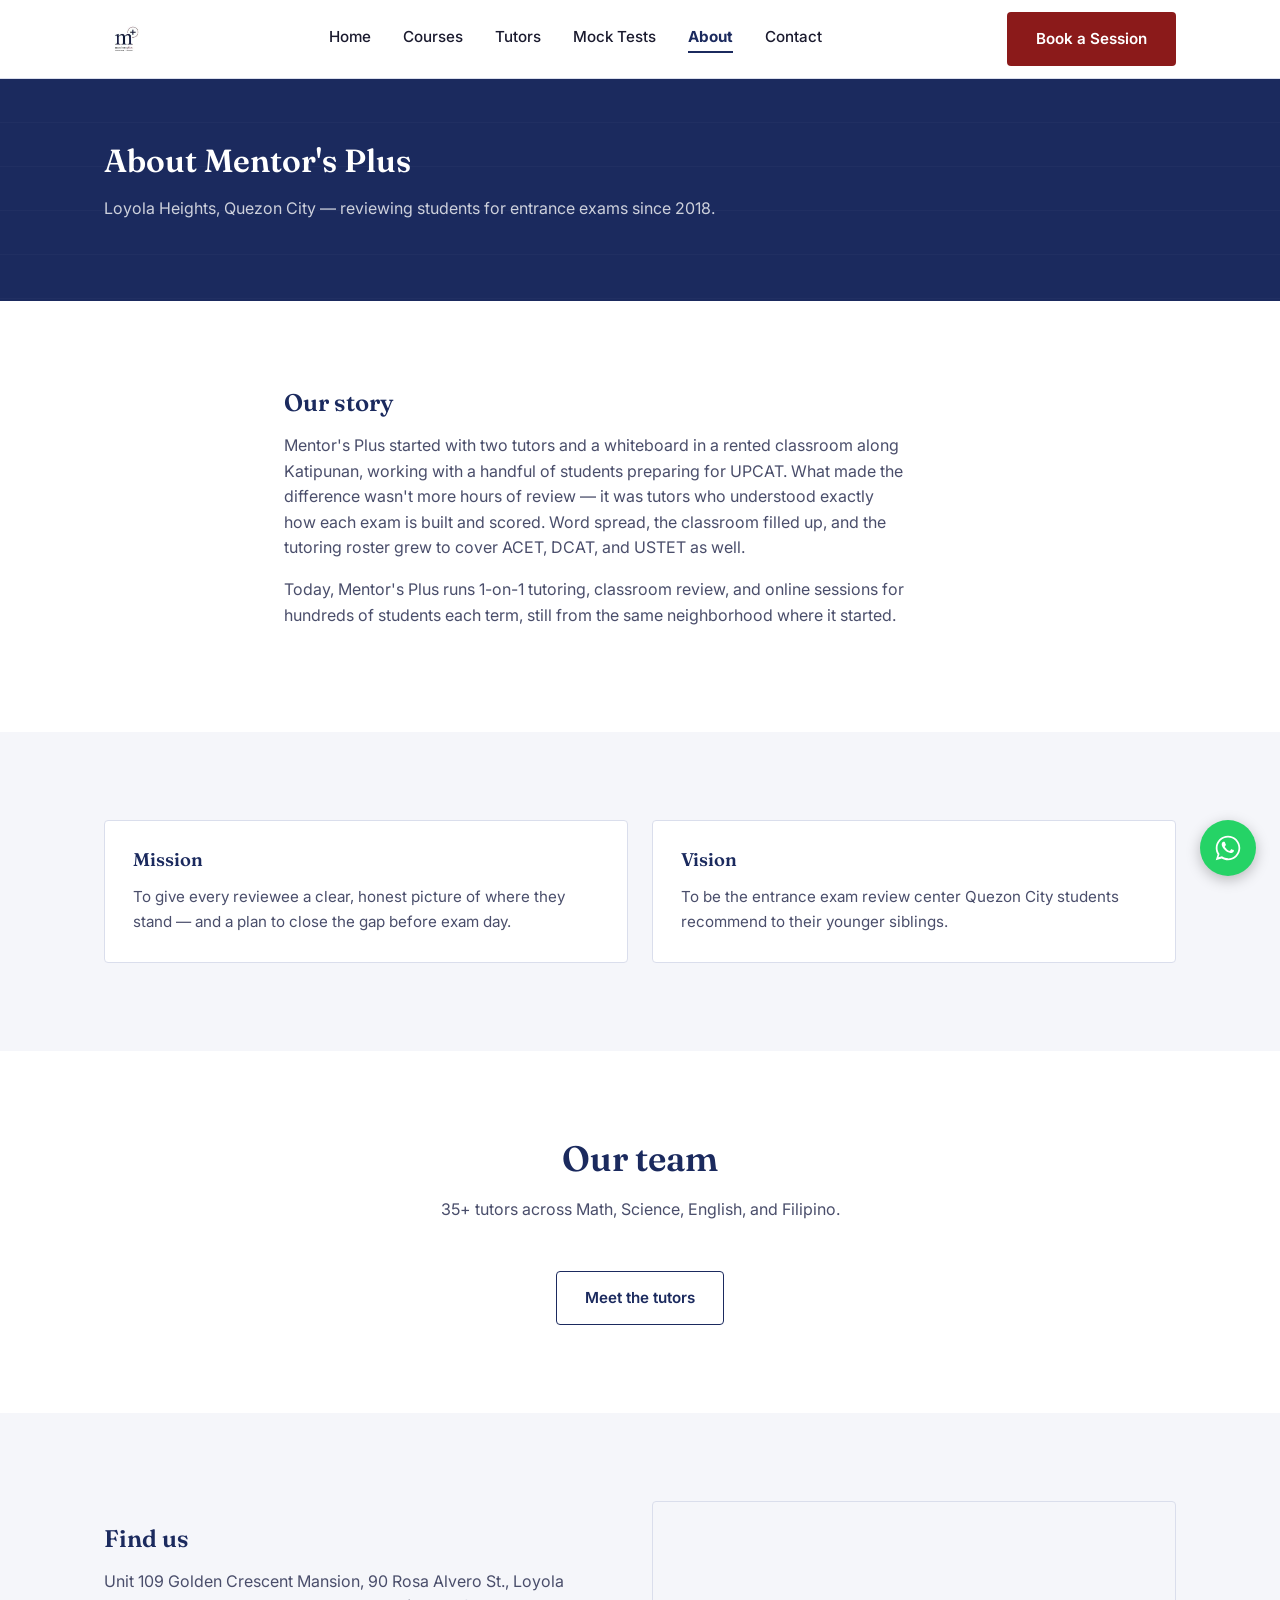
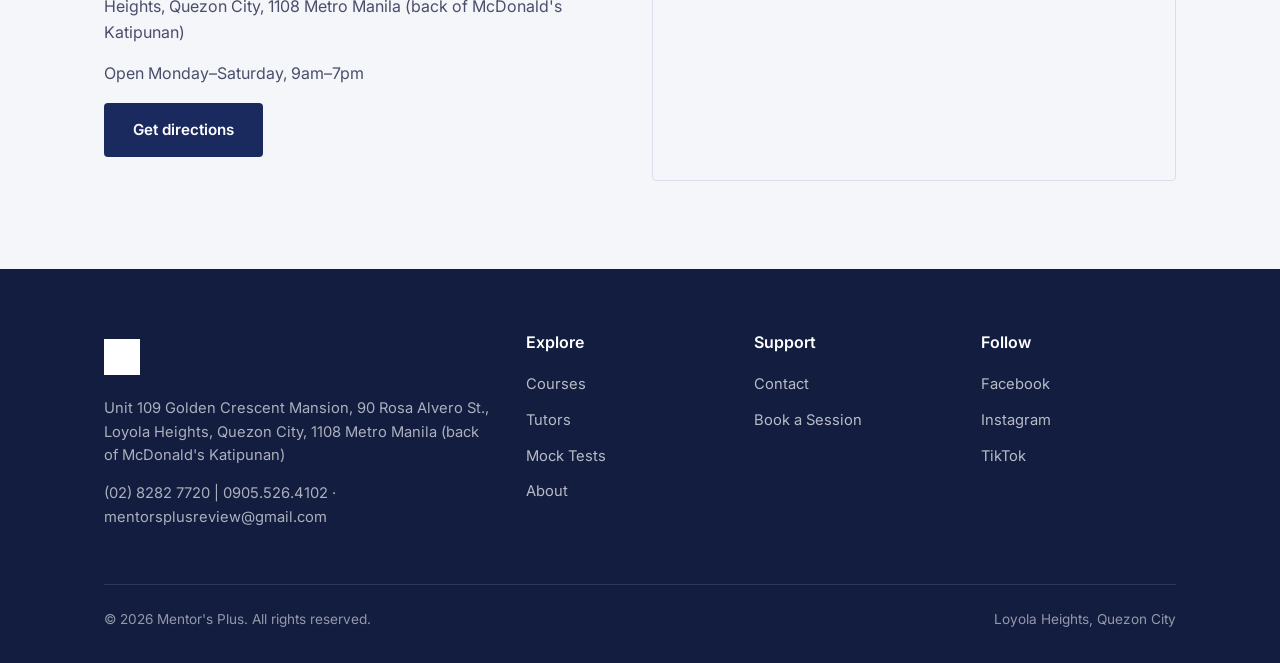
==== about.html @ 798d54b6 "Add files via upload" ====
<!DOCTYPE html>
<html lang="en">
<head>
<meta charset="UTF-8">
<meta name="viewport" content="width=device-width, initial-scale=1">
<title>About — Mentor's Plus</title>
<link href="https://fonts.googleapis.com/css2?family=Fraunces:wght@500;600;700&family=Inter:wght@400;500;600;700&display=swap" rel="stylesheet">
<link rel="stylesheet" href="assets/style.css">
<link rel="stylesheet" href="assets/preloader.css">
</head>
<body>
<div id="preloader"><div class="mark"></div></div>

<nav class="navbar">
  <div class="container">
    <a href="index.html" class="brand"><img src="assets/logo.png" alt="Mentor's Plus"></a>
    <div class="nav-links">
      <a href="index.html">Home</a>
      <a href="courses.html">Courses</a>
      <a href="tutors.html">Tutors</a>
      <a href="mock-tests.html">Mock Tests</a>
      <a href="about.html" class="active">About</a>
      <a href="contact.html">Contact</a>
    </div>
    <div class="nav-cta">
      <a href="book.html" class="btn btn-maroon">Book a Session</a>
      <button class="nav-toggle" aria-label="Menu"><span></span><span></span><span></span></button>
    </div>
  </div>
</nav>

<header class="page-hero">
  <div class="container">
    <h1>About Mentor's Plus</h1>
    <p>Loyola Heights, Quezon City — reviewing students for entrance exams since 2018.</p>
  </div>
</header>

<section>
  <div class="container" style="max-width:760px;">
    <h2>Our story</h2>
    <p>Mentor's Plus started with two tutors and a whiteboard in a rented classroom along Katipunan, working with a handful of students preparing for UPCAT. What made the difference wasn't more hours of review — it was tutors who understood exactly how each exam is built and scored. Word spread, the classroom filled up, and the tutoring roster grew to cover ACET, DCAT, and USTET as well.</p>
    <p>Today, Mentor's Plus runs 1-on-1 tutoring, classroom review, and online sessions for hundreds of students each term, still from the same neighborhood where it started.</p>
  </div>
</section>

<section class="bg-light">
  <div class="container">
    <div class="grid grid-2">
      <div class="card">
        <h3>Mission</h3>
        <p>To give every reviewee a clear, honest picture of where they stand — and a plan to close the gap before exam day.</p>
      </div>
      <div class="card">
        <h3>Vision</h3>
        <p>To be the entrance exam review center Quezon City students recommend to their younger siblings.</p>
      </div>
    </div>
  </div>
</section>

<section>
  <div class="container">
    <div class="section-head center" style="margin-left:auto; margin-right:auto;">
      <h2>Our team</h2>
      <p style="margin:0 auto">35+ tutors across Math, Science, English, and Filipino.</p>
    </div>
    <div style="text-align:center;">
      <a href="tutors.html" class="btn btn-outline">Meet the tutors</a>
    </div>
  </div>
</section>

<section class="bg-light">
  <div class="container">
    <div class="grid grid-2" style="align-items:center;">
      <div>
        <h2>Find us</h2>
        <p>Unit 109 Golden Crescent Mansion, 90 Rosa Alvero St., Loyola Heights, Quezon City, 1108 Metro Manila (back of McDonald's Katipunan)</p>
        <p>Open Monday–Saturday, 9am–7pm</p>
        <a href="contact.html" class="btn btn-navy">Get directions</a>
      </div>
      <div style="border:1px solid var(--line); border-radius:var(--radius); overflow:hidden; height:280px;">
        <iframe title="Mentor's Plus location" width="100%" height="100%" style="border:0" loading="lazy"
          src="https://www.google.com/maps?q=Golden+Crescent+Mansion,+90+Rosa+Alvero+St.,+Loyola+Heights,+Quezon+City&output=embed"></iframe>
      </div>
    </div>
  </div>
</section>

<footer>
  <div class="container">
    <div class="footer-grid">
      <div>
        <a href="index.html" class="brand"><img src="assets/logo.png" alt="Mentor's Plus"></a>
        <p style="color:rgba(255,255,255,0.65); margin-top:16px; font-size:0.92rem;">Unit 109 Golden Crescent Mansion, 90 Rosa Alvero St., Loyola Heights, Quezon City, 1108 Metro Manila (back of McDonald's Katipunan)</p>
        <p style="color:rgba(255,255,255,0.65); font-size:0.92rem;">(02) 8282 7720 &#124; 0905.526.4102 · mentorsplusreview@gmail.com</p>
      </div>
      <div>
        <h4>Explore</h4>
        <a href="courses.html">Courses</a>
        <a href="tutors.html">Tutors</a>
        <a href="mock-tests.html">Mock Tests</a>
        <a href="about.html">About</a>
      </div>
      <div>
        <h4>Support</h4>
        <a href="contact.html">Contact</a>
        <a href="book.html">Book a Session</a>
      </div>
      <div>
        <h4>Follow</h4>
        <a href="#">Facebook</a>
        <a href="#">Instagram</a>
        <a href="#">TikTok</a>
      </div>
    </div>
    <div class="bottom">
      <span>© 2026 Mentor's Plus. All rights reserved.</span>
      <span>Loyola Heights, Quezon City</span>
    </div>
  </div>
</footer>

<a class="whatsapp-fab" href="https://wa.me/639055264102" target="_blank" aria-label="Chat on WhatsApp">
  <svg viewBox="0 0 32 32" fill="white"><path d="M16 2C8.3 2 2 8.3 2 16c0 2.7.7 5.2 2.1 7.4L2 30l6.8-2.1C10.9 29.2 13.4 30 16 30c7.7 0 14-6.3 14-14S23.7 2 16 2zm0 25.6c-2.3 0-4.5-.6-6.4-1.8l-.5-.3-4 1.2 1.2-3.9-.3-.5C4.6 20.4 4 18.2 4 16c0-6.6 5.4-12 12-12s12 5.4 12 12-5.4 12-12 12zm6.6-8.9c-.4-.2-2.1-1-2.4-1.2-.3-.1-.5-.2-.8.2-.2.3-.9 1.2-1.1 1.4-.2.2-.4.3-.8.1-.4-.2-1.6-.6-3-1.9-1.1-1-1.9-2.2-2.1-2.6-.2-.4 0-.6.2-.8.2-.2.4-.4.5-.6.2-.2.2-.4.4-.6.1-.2.1-.4 0-.6-.1-.2-.8-2-1.1-2.7-.3-.7-.6-.6-.8-.6h-.7c-.2 0-.6.1-.9.4-.3.3-1.2 1.2-1.2 2.9s1.2 3.4 1.4 3.6c.2.2 2.4 3.7 5.9 5.1.8.3 1.4.5 1.9.7.8.3 1.5.2 2.1.1.6-.1 2.1-.9 2.4-1.7.3-.8.3-1.5.2-1.7-.1-.1-.3-.2-.7-.4z"/></svg>
</a>

<script src="assets/script.js"></script>
<script src="assets/reveal.js"></script>
</body>
</html>
---- assets/style.css ----
/* ============================================================
   MENTOR'S PLUS — shared design system
   Navy / maroon academic palette. Fraunces for display, Inter for body.
   ============================================================ */

:root{
  --navy: #1B2A5E;
  --navy-deep: #121D40;
  --maroon: #8B1A1A;
  --maroon-deep: #6E1414;
  --white: #FFFFFF;
  --bg: #F5F6FA;
  --text: #1A1A2E;
  --text-soft: #4A4E6B;
  --line: #DADEEC;

  --serif: 'Fraunces', Georgia, 'Times New Roman', serif;
  --sans: 'Inter', -apple-system, BlinkMacSystemFont, 'Segoe UI', sans-serif;

  --max: 1120px;
  --radius: 4px;
}

*{ box-sizing: border-box; }
html{ scroll-behavior: smooth; }
body{
  margin:0;
  font-family: var(--sans);
  color: var(--text);
  background: var(--white);
  line-height: 1.6;
  -webkit-font-smoothing: antialiased;
}
img{ max-width:100%; display:block; }
a{ color:inherit; text-decoration:none; }
h1,h2,h3,h4{
  font-family: var(--serif);
  color: var(--navy);
  line-height: 1.15;
  margin: 0 0 0.5em;
  font-weight: 600;
}
p{ color: var(--text-soft); max-width: 62ch; }
.container{ max-width: var(--max); margin: 0 auto; padding: 0 24px; }
section{ padding: 88px 0; }
@media (max-width: 720px){ section{ padding: 56px 0; } }

.eyebrow-line{
  display:flex; align-items:center; gap:12px;
  color: var(--maroon); font-weight:600; font-size: 0.85rem;
  margin-bottom: 14px;
}
.eyebrow-line::before{
  content:""; width: 28px; height: 2px; background: var(--maroon);
}

/* ---------- buttons ---------- */
.btn{
  display:inline-flex; align-items:center; justify-content:center;
  padding: 14px 28px; border-radius: var(--radius);
  font-weight: 600; font-size: 0.95rem; cursor:pointer;
  border: 1.5px solid transparent;
  transition: background .18s ease, color .18s ease, border-color .18s ease, transform .18s ease, box-shadow .18s ease;
}
.btn:hover{ transform: translateY(-2px); }
.btn:active{ transform: translateY(0); }
.btn-maroon{ background: var(--maroon); color: var(--white); }
.btn-maroon:hover{ background: var(--maroon-deep); box-shadow: 0 8px 20px rgba(139,26,26,0.28); }
.btn-navy{ background: var(--navy); color: var(--white); }
.btn-navy:hover{ background: var(--navy-deep); box-shadow: 0 8px 20px rgba(27,42,94,0.28); }
.btn-outline{ background: transparent; color: var(--navy); border-color: var(--navy); }
.btn-outline:hover{ background: var(--navy); color: var(--white); }
.btn-outline-white{ background: transparent; color: var(--white); border-color: rgba(255,255,255,0.55); }
.btn-outline-white:hover{ background: var(--white); color: var(--navy); }
@media (prefers-reduced-motion: reduce){ .btn:hover{ transform:none; } }

/* ---------- navbar ---------- */
.navbar{
  position: sticky; top:0; z-index: 50;
  background: var(--white); border-bottom: 1px solid var(--line);
}
.navbar .container{
  display:flex; align-items:center; justify-content:space-between;
  height: 78px;
}
.brand{ display:flex; align-items:center; gap:10px; }
.brand img{ height: 40px; width:auto; }
.nav-links{ display:flex; gap:32px; align-items:center; }
.nav-links a{
  position:relative; font-size:0.95rem; font-weight:500; color: var(--text);
  padding-bottom: 3px;
}
.nav-links a::after{
  content:""; position:absolute; left:0; right:100%; bottom:0; height:2px;
  background: var(--maroon); transition: right .22s ease;
}
.nav-links a:hover{ color: var(--maroon); }
.nav-links a:hover::after{ right:0; }
.nav-links a.active{ color: var(--navy); font-weight:700; }
.nav-links a.active::after{ right:0; background: var(--navy); }
.nav-cta{ display:flex; align-items:center; gap:20px; }
.nav-toggle{ display:none; background:none; border:none; cursor:pointer; }
.nav-toggle span{ display:block; width:24px; height:2px; background:var(--navy); margin:5px 0; }

@media (max-width: 880px){
  .nav-links{
    position:absolute; top:78px; left:0; right:0;
    background:var(--white); border-bottom:1px solid var(--line);
    flex-direction:column; align-items:flex-start; gap:0;
    padding: 8px 24px 20px; display:none;
  }
  .nav-links.open{ display:flex; }
  .nav-links a{ padding: 12px 0; width:100%; border-bottom:1px solid var(--line); }
  .nav-toggle{ display:block; }
  .nav-cta .btn{ padding: 10px 16px; font-size:0.85rem; }
}

/* ---------- hero ---------- */
.hero{
  background: var(--navy);
  color: var(--white);
  position: relative;
  overflow: hidden;
  padding: 100px 0 90px;
}
.hero::before{
  /* ruled-paper motif, nods to exam answer sheets */
  content:"";
  position:absolute; inset:0;
  background-image: repeating-linear-gradient(
    to bottom, transparent, transparent 43px, rgba(255,255,255,0.055) 44px
  );
  pointer-events:none;
}
.hero::after{
  content:"";
  position:absolute; right:-120px; top:-120px;
  width:420px; height:420px; border-radius:50%;
  border: 90px solid rgba(139,26,26,0.25);
}
.hero .container{ position:relative; z-index:1; }
.hero-inner{ max-width: 640px; }
.hero h1{ color: var(--white); font-size: clamp(2.1rem, 4.2vw, 3.2rem); }
.hero p.lead{ color: rgba(255,255,255,0.82); font-size: 1.1rem; max-width: 52ch; }
.hero-ctas{ display:flex; gap:16px; margin-top: 28px; flex-wrap:wrap; }

/* ---------- stats bar ---------- */
.stats-bar{
  background: var(--white); border-bottom: 1px solid var(--line);
  padding: 0;
}
.stats-grid{
  display:grid; grid-template-columns: repeat(4,1fr);
  max-width: var(--max); margin:0 auto;
}
.stat{
  text-align:center; padding: 40px 16px;
  border-left: 1px solid var(--line);
}
.stat:first-child{ border-left:none; }
.stat .num{ font-family: var(--serif); font-size: 2.1rem; color: var(--maroon); font-weight:600; }
.stat .label{ font-size: 0.88rem; color: var(--text-soft); margin-top:4px; }
@media (max-width: 720px){
  .stats-grid{ grid-template-columns: repeat(2,1fr); }
  .stat{ border-left:none; border-top:1px solid var(--line); }
  .stat:nth-child(1), .stat:nth-child(2){ border-top:none; }
}

/* ---------- section heads ---------- */
.section-head{ max-width: 640px; margin-bottom: 48px; }
.section-head.center{ margin-left:auto; margin-right:auto; text-align:center; }
.section-head h2{ font-size: clamp(1.6rem, 3vw, 2.2rem); }

.bg-light{ background: var(--bg); }
.bg-navy{ background: var(--navy); color: var(--white); }
.bg-navy h2, .bg-navy h3{ color: var(--white); }
.bg-navy p{ color: rgba(255,255,255,0.78); }

/* ---------- cards: hairline, not soft-shadow ---------- */
.grid{ display:grid; gap: 24px; }
.grid-3{ grid-template-columns: repeat(3, 1fr); }
.grid-4{ grid-template-columns: repeat(4, 1fr); }
.grid-2{ grid-template-columns: repeat(2, 1fr); }
@media (max-width: 880px){
  .grid-3, .grid-4{ grid-template-columns: repeat(2,1fr); }
}
@media (max-width: 560px){
  .grid-2, .grid-3, .grid-4{ grid-template-columns: 1fr; }
}

.card{
  border: 1px solid var(--line);
  border-radius: var(--radius);
  padding: 28px;
  background: var(--white);
  transition: border-color .22s ease, transform .22s ease, box-shadow .22s ease;
}
.card:hover{
  border-color: var(--navy);
  transform: translateY(-4px);
  box-shadow: 0 14px 32px rgba(27,42,94,0.08);
}
@media (prefers-reduced-motion: reduce){ .card:hover{ transform:none; } }
.card h3{ font-size: 1.15rem; margin-bottom:8px; }
.card p{ font-size: 0.95rem; margin-bottom: 0; }
.card .tag{
  display:inline-block; font-size:0.78rem; color: var(--maroon);
  font-weight:600; margin-bottom:10px;
}

/* ---------- steps (genuine sequence) ---------- */
.steps{ display:grid; grid-template-columns: repeat(3,1fr); gap:0; counter-reset: step; }
.step{ position:relative; padding: 0 28px 0 0; }
.step:not(:last-child)::after{
  content:""; position:absolute; top:22px; right:-4px; width:calc(100% - 44px);
  height:1px; background: var(--line);
}
.step .step-num{
  counter-increment: step; content: counter(step);
  width:44px; height:44px; border-radius:50%;
  border: 1.5px solid var(--maroon); color: var(--maroon);
  display:flex; align-items:center; justify-content:center;
  font-family: var(--serif); font-weight:600; margin-bottom:18px;
}
.step .step-num::before{ content: counter(step); }
@media (max-width: 880px){
  .steps{ grid-template-columns: 1fr; gap:32px; }
  .step:not(:last-child)::after{ display:none; }
}

/* ---------- CTA band ---------- */
.cta-band{
  background: var(--maroon); color: var(--white); text-align:center;
  padding: 64px 0;
}
.cta-band h2{ color: var(--white); }
.cta-band p{ color: rgba(255,255,255,0.85); margin: 0 auto 28px; }

/* ---------- footer ---------- */
footer{ background: var(--navy-deep); color: rgba(255,255,255,0.8); padding: 64px 0 32px; }
footer .footer-grid{ display:grid; grid-template-columns: 2fr 1fr 1fr 1fr; gap:32px; }
footer h4{ color: var(--white); font-size:1rem; margin-bottom:16px; font-family: var(--sans); font-weight:600; }
footer a{ display:block; color: rgba(255,255,255,0.7); padding: 6px 0; font-size:0.92rem; }
footer a:hover{ color: var(--white); }
footer .brand img{ height:36px; filter: brightness(0) invert(1); }
footer .bottom{
  border-top: 1px solid rgba(255,255,255,0.12); margin-top: 40px; padding-top:24px;
  display:flex; justify-content:space-between; flex-wrap:wrap; gap:12px;
  font-size:0.85rem; color: rgba(255,255,255,0.55);
}
@media (max-width: 780px){ footer .footer-grid{ grid-template-columns: 1fr 1fr; } }

/* ---------- forms ---------- */
.form-field{ margin-bottom: 20px; }
.form-field label{ display:block; font-size:0.9rem; font-weight:600; margin-bottom:6px; color: var(--navy); }
.form-field input, .form-field select, .form-field textarea{
  width:100%; padding: 12px 14px; border:1.5px solid var(--line); border-radius: var(--radius);
  font-family: var(--sans); font-size:0.95rem; background: var(--white); color: var(--text);
}
.form-field input:focus, .form-field select:focus, .form-field textarea:focus{
  outline: none; border-color: var(--navy);
}
.form-row{ display:grid; grid-template-columns: 1fr 1fr; gap:20px; }
@media (max-width: 620px){ .form-row{ grid-template-columns: 1fr; } }

.option-tiles{ display:grid; grid-template-columns: repeat(2,1fr); gap:14px; }
.option-tile{
  border: 1.5px solid var(--line); border-radius: var(--radius); padding:16px;
  cursor:pointer; font-size:0.92rem; font-weight:600; color: var(--navy); text-align:center;
}
.option-tile.selected{ border-color: var(--maroon); background: rgba(139,26,26,0.06); color: var(--maroon); }

.page-hero{
  background: var(--navy); color: var(--white); padding: 64px 0;
  position:relative; overflow:hidden;
}
.page-hero::before{
  content:""; position:absolute; inset:0;
  background-image: repeating-linear-gradient(to bottom, transparent, transparent 43px, rgba(255,255,255,0.05) 44px);
}
.page-hero .container{ position:relative; z-index:1; }
.page-hero h1{ color: var(--white); margin-bottom:8px; }
.page-hero p{ color: rgba(255,255,255,0.78); }

.whatsapp-fab{
  position: fixed; bottom: 24px; right: 24px; z-index: 60;
  width: 56px; height:56px; border-radius:50%; background:#25D366;
  display:flex; align-items:center; justify-content:center;
  box-shadow: 0 4px 14px rgba(0,0,0,0.25);
}
.whatsapp-fab svg{ width:28px; height:28px; }
---- assets/preloader.css ----
/* ============================================================
   Preloader + motion — one orchestrated load sequence,
   plus a restrained scroll-reveal. Respects reduced motion.
   ============================================================ */

#preloader{
  position: fixed; inset: 0; z-index: 9999;
  background: var(--navy);
  display:flex; align-items:center; justify-content:center;
  transition: opacity .5s ease, visibility .5s ease;
}
#preloader.hide{ opacity:0; visibility:hidden; pointer-events:none; }

#preloader .mark{
  width: 64px; height: 64px; border-radius: 50%;
  position: relative;
}
/* only the ring spins */
#preloader .mark::before{
  content:"";
  position:absolute; inset:0;
  border: 2px solid rgba(255,255,255,0.18);
  border-top-color: var(--maroon);
  border-radius: 50%;
  animation: spin 0.9s linear infinite;
}
/* the mark itself stays put */
#preloader .mark::after{
  content:"m+";
  position:absolute; inset:0;
  display:flex; align-items:center; justify-content:center;
  font-family: var(--serif); font-weight:600; font-size: 1.05rem;
  color: var(--white);
}
@keyframes spin{ to{ transform: rotate(360deg); } }

body.loading{ overflow:hidden; }

/* hero entrance — one sequence, held until the preloader has cleared */
.hero-inner > *, .page-hero h1, .page-hero p{
  opacity:0; transform: translateY(14px);
}
body.ready .hero-inner > *, body.ready .page-hero h1, body.ready .page-hero p{
  animation-name: rise;
  animation-duration: .7s;
  animation-timing-function: cubic-bezier(.2,.7,.3,1);
  animation-fill-mode: forwards;
}
body.ready .hero-inner h1, body.ready .page-hero h1{ animation-delay: .1s; }
body.ready .hero-inner p.lead, body.ready .page-hero p{ animation-delay: .26s; }
body.ready .hero-inner .hero-ctas{ animation-delay: .42s; }
@keyframes rise{ to{ opacity:1; transform: translateY(0); } }

/* scroll reveal — subtle, one style, applied once per element */
.reveal{
  opacity: 0; transform: translateY(18px);
  transition: opacity .6s ease, transform .6s ease;
}
.reveal.in{ opacity:1; transform: translateY(0); }

/* stagger children of a revealed grid slightly */
.grid.reveal.in > *{ transition-delay: calc(var(--i, 0) * 70ms); }

@media (prefers-reduced-motion: reduce){
  #preloader{ display:none; }
  .hero-inner > *, .page-hero h1, .page-hero p{ animation: none; opacity:1; transform:none; }
  .reveal{ opacity:1; transform:none; transition:none; }
}
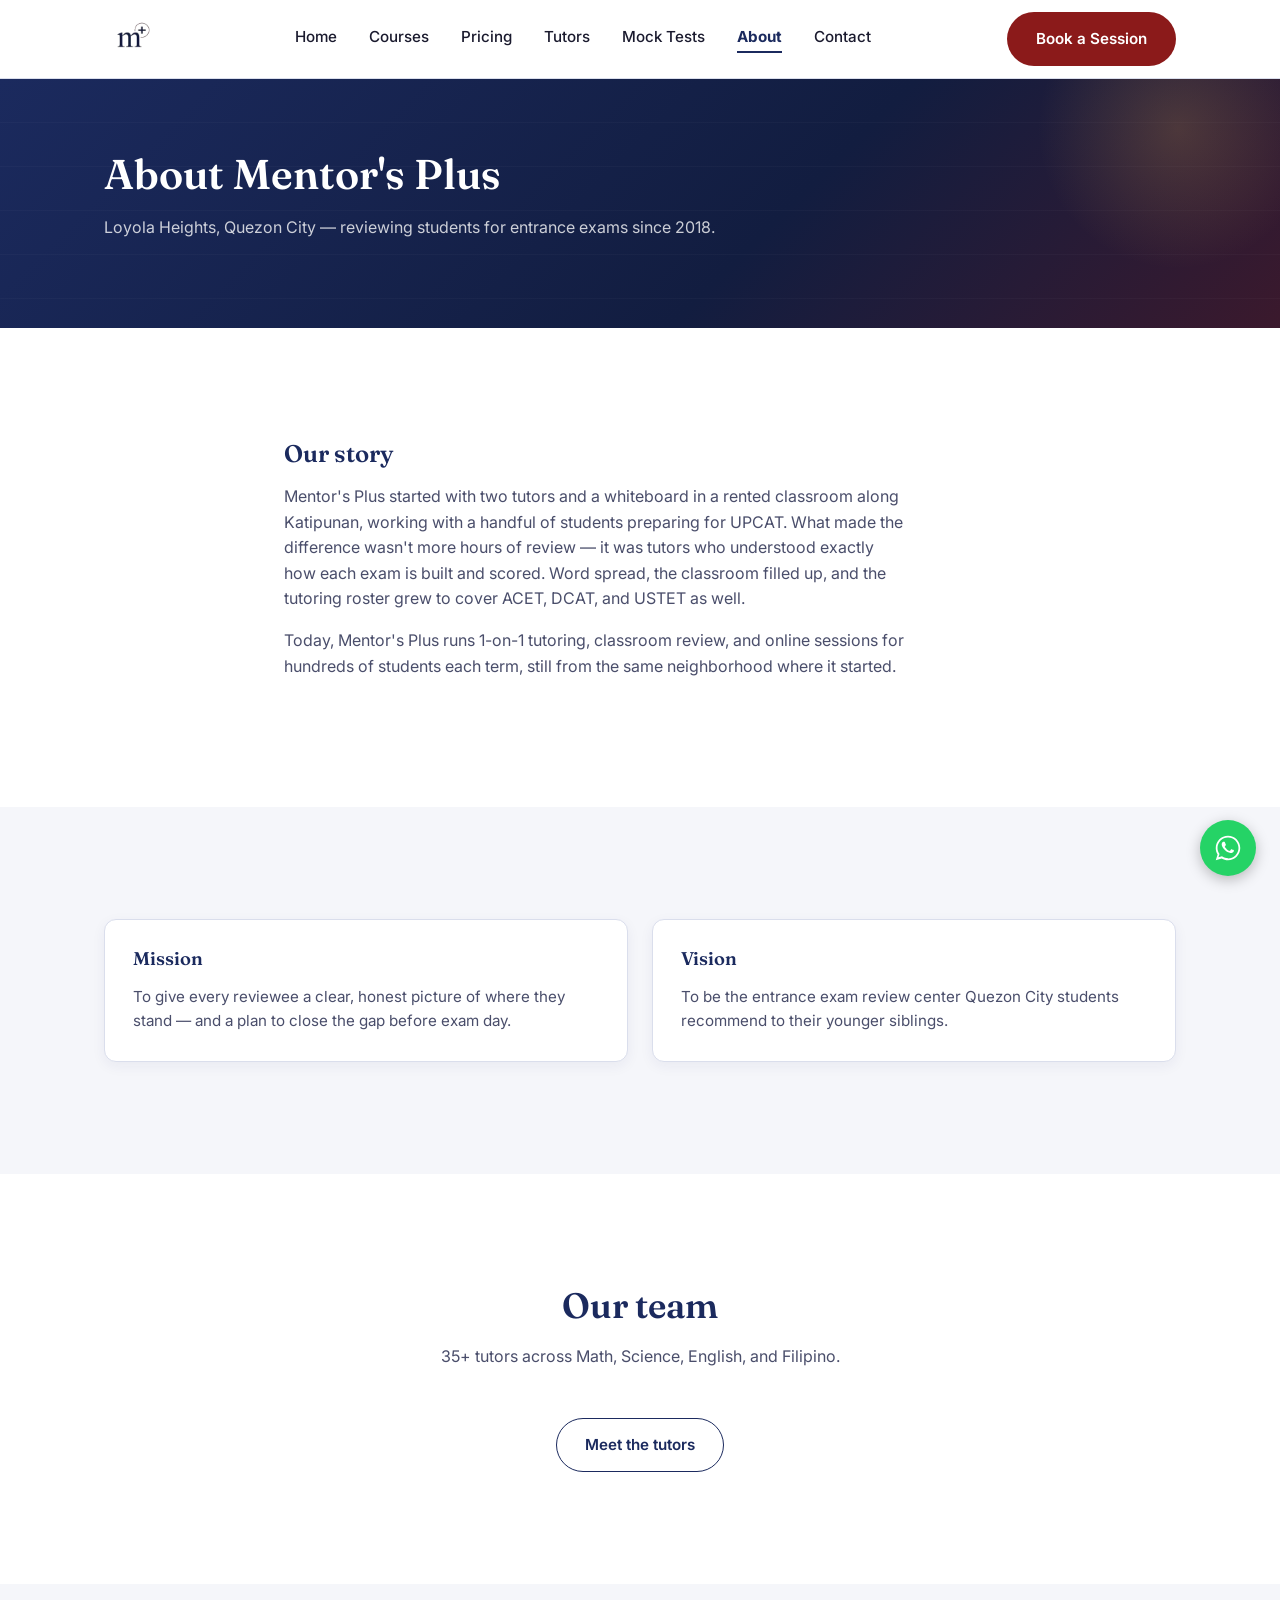
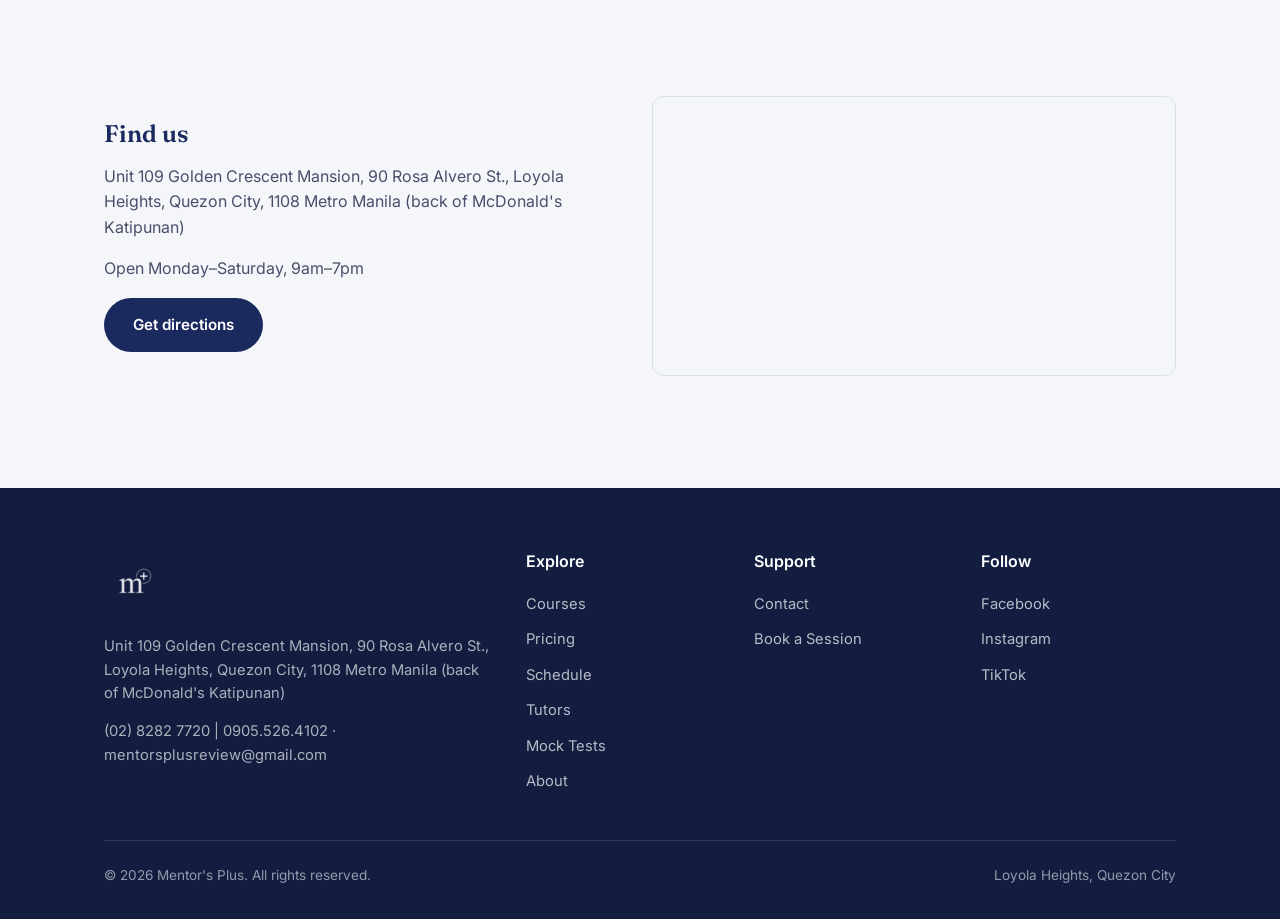
==== commit 1a8c7e1f: "Add files via upload" ====
--- a/about.html
+++ b/about.html
@@ -17,6 +17,7 @@
     <div class="nav-links">
       <a href="index.html">Home</a>
       <a href="courses.html">Courses</a>
+      <a href="pricing.html">Pricing</a>
       <a href="tutors.html">Tutors</a>
       <a href="mock-tests.html">Mock Tests</a>
       <a href="about.html" class="active">About</a>
@@ -47,11 +48,11 @@
 <section class="bg-light">
   <div class="container">
     <div class="grid grid-2">
-      <div class="card">
+      <div class="card hover-ring">
         <h3>Mission</h3>
         <p>To give every reviewee a clear, honest picture of where they stand — and a plan to close the gap before exam day.</p>
       </div>
-      <div class="card">
+      <div class="card hover-ring">
         <h3>Vision</h3>
         <p>To be the entrance exam review center Quezon City students recommend to their younger siblings.</p>
       </div>
@@ -92,13 +93,15 @@
   <div class="container">
     <div class="footer-grid">
       <div>
-        <a href="index.html" class="brand"><img src="assets/logo.png" alt="Mentor's Plus"></a>
+        <a href="index.html" class="brand"><img src="assets/logo-white.png" alt="Mentor's Plus"></a>
         <p style="color:rgba(255,255,255,0.65); margin-top:16px; font-size:0.92rem;">Unit 109 Golden Crescent Mansion, 90 Rosa Alvero St., Loyola Heights, Quezon City, 1108 Metro Manila (back of McDonald's Katipunan)</p>
         <p style="color:rgba(255,255,255,0.65); font-size:0.92rem;">(02) 8282 7720 &#124; 0905.526.4102 · mentorsplusreview@gmail.com</p>
       </div>
       <div>
         <h4>Explore</h4>
         <a href="courses.html">Courses</a>
+        <a href="pricing.html">Pricing</a>
+        <a href="schedule.html">Schedule</a>
         <a href="tutors.html">Tutors</a>
         <a href="mock-tests.html">Mock Tests</a>
         <a href="about.html">About</a>
@@ -111,7 +114,7 @@
       <div>
         <h4>Follow</h4>
         <a href="#">Facebook</a>
-        <a href="#">Instagram</a>
+        <a href="https://instagram.com/mentorspluskatipunan" target="_blank" rel="noopener">Instagram</a>
         <a href="#">TikTok</a>
       </div>
     </div>
--- a/assets/style.css
+++ b/assets/style.css
@@ -14,11 +14,18 @@
   --text-soft: #4A4E6B;
   --line: #DADEEC;
 
+  /* warm accent — carries the "lively" layer: badges, underlines, stickers */
+  --gold: #E3A94E;
+  --gold-deep: #C88B2E;
+  --gold-soft: rgba(227,169,78,0.14);
+
   --serif: 'Fraunces', Georgia, 'Times New Roman', serif;
   --sans: 'Inter', -apple-system, BlinkMacSystemFont, 'Segoe UI', sans-serif;
 
   --max: 1120px;
-  --radius: 4px;
+  --radius: 12px;
+  --radius-lg: 22px;
+  --radius-full: 999px;
 }
 
 *{ box-sizing: border-box; }
@@ -42,8 +49,8 @@
 }
 p{ color: var(--text-soft); max-width: 62ch; }
 .container{ max-width: var(--max); margin: 0 auto; padding: 0 24px; }
-section{ padding: 88px 0; }
-@media (max-width: 720px){ section{ padding: 56px 0; } }
+section{ padding: 112px 0; }
+@media (max-width: 720px){ section{ padding: 64px 0; } }
 
 .eyebrow-line{
   display:flex; align-items:center; gap:12px;
@@ -51,28 +58,36 @@
   margin-bottom: 14px;
 }
 .eyebrow-line::before{
-  content:""; width: 28px; height: 2px; background: var(--maroon);
+  content:""; width: 36px; height: 3px; border-radius: 2px;
+  background: linear-gradient(90deg, var(--navy), var(--maroon));
 }
 
 /* ---------- buttons ---------- */
 .btn{
   display:inline-flex; align-items:center; justify-content:center;
-  padding: 14px 28px; border-radius: var(--radius);
+  padding: 14px 28px; border-radius: var(--radius-full);
   font-weight: 600; font-size: 0.95rem; cursor:pointer;
   border: 1.5px solid transparent;
+  position: relative; overflow: hidden;
   transition: background .18s ease, color .18s ease, border-color .18s ease, transform .18s ease, box-shadow .18s ease;
 }
-.btn:hover{ transform: translateY(-2px); }
-.btn:active{ transform: translateY(0); }
+.btn::after{
+  content:""; position:absolute; inset:0; border-radius:inherit;
+  background: linear-gradient(115deg, transparent 20%, rgba(255,255,255,0.35) 40%, transparent 60%);
+  transform: translateX(-120%); pointer-events:none;
+}
+.btn:hover::after{ transform: translateX(120%); transition: transform .55s ease; }
+.btn:hover{ transform: translateY(-2px) scale(1.02); }
+.btn:active{ transform: translateY(0) scale(0.98); }
 .btn-maroon{ background: var(--maroon); color: var(--white); }
-.btn-maroon:hover{ background: var(--maroon-deep); box-shadow: 0 8px 20px rgba(139,26,26,0.28); }
+.btn-maroon:hover{ background: var(--maroon-deep); box-shadow: 0 10px 24px rgba(139,26,26,0.32); }
 .btn-navy{ background: var(--navy); color: var(--white); }
-.btn-navy:hover{ background: var(--navy-deep); box-shadow: 0 8px 20px rgba(27,42,94,0.28); }
+.btn-navy:hover{ background: var(--navy-deep); box-shadow: 0 10px 24px rgba(27,42,94,0.32); }
 .btn-outline{ background: transparent; color: var(--navy); border-color: var(--navy); }
 .btn-outline:hover{ background: var(--navy); color: var(--white); }
 .btn-outline-white{ background: transparent; color: var(--white); border-color: rgba(255,255,255,0.55); }
 .btn-outline-white:hover{ background: var(--white); color: var(--navy); }
-@media (prefers-reduced-motion: reduce){ .btn:hover{ transform:none; } }
+@media (prefers-reduced-motion: reduce){ .btn:hover{ transform:none; } .btn::after{ display:none; } }
 
 /* ---------- navbar ---------- */
 .navbar{
@@ -84,7 +99,9 @@
   height: 78px;
 }
 .brand{ display:flex; align-items:center; gap:10px; }
-.brand img{ height: 40px; width:auto; }
+.brand img{ height: 55px; width:auto; transition: transform .25s ease; }
+.brand:hover img{ transform: rotate(-4deg) scale(1.05); }
+@media (prefers-reduced-motion: reduce){ .brand:hover img{ transform:none; } }
 .nav-links{ display:flex; gap:32px; align-items:center; }
 .nav-links a{
   position:relative; font-size:0.95rem; font-weight:500; color: var(--text);
@@ -117,53 +134,116 @@
 
 /* ---------- hero ---------- */
 .hero{
-  background: var(--navy);
+  background: linear-gradient(135deg, var(--navy) 0%, var(--navy-deep) 58%, var(--maroon-deep) 145%);
   color: var(--white);
   position: relative;
   overflow: hidden;
-  padding: 100px 0 90px;
+  padding: 45px 0 96px;
 }
 .hero::before{
   /* ruled-paper motif, nods to exam answer sheets */
   content:"";
   position:absolute; inset:0;
   background-image: repeating-linear-gradient(
-    to bottom, transparent, transparent 43px, rgba(255,255,255,0.055) 44px
+    to bottom, transparent, transparent 43px, rgba(255,255,255,0.05) 44px
   );
   pointer-events:none;
 }
 .hero::after{
+  /* soft floating gold blobs — the "liveliness" layer behind the copy */
   content:"";
-  position:absolute; right:-120px; top:-120px;
-  width:420px; height:420px; border-radius:50%;
-  border: 90px solid rgba(139,26,26,0.25);
-}
+  position:absolute; inset:0; pointer-events:none;
+  background:
+    radial-gradient(220px 220px at 88% 12%, rgba(227,169,78,0.22), transparent 70%),
+    radial-gradient(180px 180px at 6% 88%, rgba(227,169,78,0.14), transparent 70%);
+  animation: blob-drift 9s ease-in-out infinite alternate;
+}
+@keyframes blob-drift{
+  0%{ transform: translate(0,0); }
+  100%{ transform: translate(-14px, 12px); }
+}
+@media (prefers-reduced-motion: reduce){ .hero::after{ animation:none; } }
 .hero .container{ position:relative; z-index:1; }
-.hero-inner{ max-width: 640px; }
-.hero h1{ color: var(--white); font-size: clamp(2.1rem, 4.2vw, 3.2rem); }
+.hero .container.hero-grid{
+  display:flex; align-items:center; justify-content:space-between; gap:48px;
+}
+.hero-inner{ max-width: 640px; flex: 1 1 auto; }
+.hero h1{ color: var(--white); font-size: clamp(2.5rem, 5.2vw, 3.8rem); letter-spacing:-0.01em; }
 .hero p.lead{ color: rgba(255,255,255,0.82); font-size: 1.1rem; max-width: 52ch; }
 .hero-ctas{ display:flex; gap:16px; margin-top: 28px; flex-wrap:wrap; }
 
+.hero-badge{
+  display:inline-flex; align-items:center; gap:8px;
+  font-size:0.8rem; font-weight:600; letter-spacing:0.01em;
+  color: var(--navy); background: var(--gold); border:1px solid rgba(255,255,255,0.4);
+  padding:6px 14px 6px 10px; border-radius:999px; margin-bottom:18px;
+  box-shadow: 0 6px 18px rgba(227,169,78,0.35);
+}
+.hero-badge::before{
+  content:""; width:8px; height:8px; border-radius:50%;
+  background: var(--maroon); flex:0 0 auto;
+  animation: badge-pulse 1.8s ease-in-out infinite;
+}
+@keyframes badge-pulse{
+  0%,100%{ box-shadow: 0 0 0 0 rgba(139,26,26,0.5); }
+  50%{ box-shadow: 0 0 0 5px rgba(139,26,26,0); }
+}
+.hero-badge strong{ font-weight:700; }
+@media (prefers-reduced-motion: reduce){ .hero-badge::before{ animation:none; } }
+
+.hero-visual{ flex: 0 0 340px; max-width: 340px; position:relative; }
+.hero-visual svg{ width:100%; height:auto; display:block; }
+.hero-visual-badge{
+  position:absolute; top:-14px; right:-8px; z-index:2;
+  background: var(--white); color: var(--navy); border-radius: 10px;
+  padding:10px 14px; box-shadow: 0 10px 24px rgba(0,0,0,0.25);
+  text-align:left; line-height:1.1;
+}
+.hero-visual-badge .num{ display:block; font-family: var(--serif); font-size:1.3rem; font-weight:700; color: var(--maroon); }
+.hero-visual-badge .label{ display:block; font-size:0.68rem; color: var(--text-soft); max-width:110px; }
+
+@media (max-width: 960px){
+  .hero .container.hero-grid{ flex-direction:column; text-align:center; gap:8px; }
+  .hero-inner{ max-width:100%; }
+  .hero-badge{ margin-bottom:14px; }
+  .hero-ctas{ justify-content:center; }
+  .hero-visual{ order:-1; max-width:250px; margin-bottom:-4px; }
+  .hero-visual-badge{ top:-6px; right:-4px; padding:7px 10px; }
+  .hero-visual-badge .num{ font-size:1.05rem; }
+  .hero-visual-badge .label{ font-size:0.6rem; max-width:90px; }
+}
+
 /* ---------- stats bar ---------- */
 .stats-bar{
-  background: var(--white); border-bottom: 1px solid var(--line);
-  padding: 0;
+  background: var(--navy);
+  padding: 56px 0;
 }
 .stats-grid{
-  display:grid; grid-template-columns: repeat(4,1fr);
-  max-width: var(--max); margin:0 auto;
+  display:grid; grid-template-columns: repeat(4,1fr); gap:20px;
+  max-width: var(--max); margin:0 auto; padding: 0 24px;
 }
 .stat{
-  text-align:center; padding: 40px 16px;
-  border-left: 1px solid var(--line);
-}
-.stat:first-child{ border-left:none; }
-.stat .num{ font-family: var(--serif); font-size: 2.1rem; color: var(--maroon); font-weight:600; }
-.stat .label{ font-size: 0.88rem; color: var(--text-soft); margin-top:4px; }
+  text-align:center; padding: 32px 18px;
+  background: var(--navy-deep);
+  border: 1px solid rgba(255,255,255,0.08);
+  border-radius: var(--radius);
+  transition: transform .25s ease, border-color .25s ease;
+}
+.stat:hover{ transform: translateY(-4px); border-color: rgba(227,169,78,0.4); }
+.stat .icon{
+  width:44px; height:44px; margin:0 auto 14px;
+  border-radius:50%; background: rgba(139,26,26,0.35);
+  display:flex; align-items:center; justify-content:center;
+  color: var(--white);
+  transition: transform .25s ease, background .25s ease;
+}
+.stat:hover .icon{ transform: scale(1.1); background: var(--gold); color: var(--navy-deep); }
+.stat .icon svg{ width:22px; height:22px; }
+@media (prefers-reduced-motion: reduce){ .stat:hover, .stat:hover .icon{ transform:none; } }
+.stat .num{ font-family: var(--serif); font-size: 2.1rem; color: var(--white); font-weight:600; }
+.stat .label{ font-size: 0.88rem; color: rgba(255,255,255,0.68); margin-top:4px; }
 @media (max-width: 720px){
-  .stats-grid{ grid-template-columns: repeat(2,1fr); }
-  .stat{ border-left:none; border-top:1px solid var(--line); }
-  .stat:nth-child(1), .stat:nth-child(2){ border-top:none; }
+  .stats-grid{ grid-template-columns: repeat(2,1fr); gap:14px; }
 }
 
 /* ---------- section heads ---------- */
@@ -193,46 +273,138 @@
   border-radius: var(--radius);
   padding: 28px;
   background: var(--white);
+  position: relative;
+  overflow: hidden;
+  box-shadow: 0 4px 14px rgba(27,42,94,0.06);
   transition: border-color .22s ease, transform .22s ease, box-shadow .22s ease;
 }
+.card::before{
+  content:""; position:absolute; top:0; left:0; right:0; height:4px;
+  background: linear-gradient(90deg, var(--maroon), var(--gold));
+  transform: scaleX(0); transform-origin:left; transition: transform .3s ease;
+}
+.card:hover::before{ transform: scaleX(1); }
+.card.testimonial .quote{ color: var(--text-soft); font-style: italic; min-height: 4.8em; }
+.testimonial-person{ display:flex; align-items:center; gap:12px; margin-top:18px; padding-top:16px; border-top:1px solid var(--line); }
+.testimonial-person .avatar{
+  width:40px; height:40px; border-radius:50%; background: var(--navy); color: var(--white);
+  display:flex; align-items:center; justify-content:center; font-family: var(--serif); font-weight:600; font-size:0.85rem; flex:0 0 auto;
+}
+.testimonial-person .name{ font-weight:600; font-size:0.92rem; }
+.testimonial-person .tag{ font-size:0.78rem; color: var(--maroon); font-weight:600; }
 .card:hover{
-  border-color: var(--navy);
-  transform: translateY(-4px);
-  box-shadow: 0 14px 32px rgba(27,42,94,0.08);
-}
-@media (prefers-reduced-motion: reduce){ .card:hover{ transform:none; } }
+  border-color: var(--gold-deep);
+  transform: translateY(-8px) rotate(-0.35deg);
+  box-shadow: 0 20px 40px rgba(27,42,94,0.14), 0 6px 14px rgba(227,169,78,0.2);
+}
+.card:hover .icon{ transform: scale(1.08) rotate(-4deg); }
+@media (prefers-reduced-motion: reduce){ .card:hover{ transform:none; } .card:hover .icon{ transform:none; } }
 .card h3{ font-size: 1.15rem; margin-bottom:8px; }
 .card p{ font-size: 0.95rem; margin-bottom: 0; }
 .card .tag{
-  display:inline-block; font-size:0.78rem; color: var(--maroon);
-  font-weight:600; margin-bottom:10px;
-}
+  display:inline-flex; align-items:center; font-size:0.74rem; color: var(--maroon);
+  font-weight:700; letter-spacing:0.02em; text-transform:uppercase;
+  margin-bottom:12px; padding:4px 10px; border-radius:var(--radius-full);
+  background: rgba(139,26,26,0.08);
+}
+.card .icon{
+  width:52px; height:52px; border-radius:16px;
+  background: linear-gradient(135deg, var(--maroon), var(--maroon-deep)); color: var(--white);
+  display:flex; align-items:center; justify-content:center;
+  margin-bottom:18px;
+  box-shadow: 0 8px 16px rgba(139,26,26,0.28);
+  transition: transform .25s ease, background .25s ease, color .25s ease;
+}
+.card .icon svg{ width:24px; height:24px; }
+.testimonial-person .tag{ background:none; text-transform:none; letter-spacing:normal; padding:0; margin-bottom:0; }
+.card.subject{ border-top: 3px solid var(--maroon); }
+.card.subject::before{ display:none; }
+/* homepage reviews shouldn't compete with the top accent bar */
+.card.testimonial::before, .card.review::before{ display:none; }
+
+/* ---------- card hover variants (used to vary the feel page to page) ---------- */
+.card.hover-ring::before{ display:none; }
+.card.hover-ring:hover{
+  transform: translateY(-4px);
+  border-color: var(--gold-deep);
+  box-shadow: 0 0 0 2px var(--gold), 0 14px 30px rgba(27,42,94,0.12);
+}
+.card.hover-zoom::before{ display:none; }
+.card.hover-zoom:hover{
+  transform: scale(1.035);
+  border-color: var(--gold-deep);
+  box-shadow: 0 14px 30px rgba(27,42,94,0.12);
+}
+@media (prefers-reduced-motion: reduce){
+  .card.hover-ring:hover, .card.hover-zoom:hover{ transform:none; }
+}
+/* alternate icon color per card for bento-style variety in a grid */
+.grid > .card:nth-child(3n+2) .icon{ background: linear-gradient(135deg, var(--navy), var(--navy-deep)); box-shadow: 0 8px 16px rgba(27,42,94,0.28); }
+.grid > .card:nth-child(3n+3) .icon{ background: linear-gradient(135deg, var(--gold), var(--gold-deep)); color: var(--navy-deep); box-shadow: 0 8px 16px rgba(227,169,78,0.32); }
+
+/* ---------- featured review cards ---------- */
+.card.review{ padding:0; overflow:hidden; }
+.card.review .review-head{
+  background: linear-gradient(135deg, var(--navy), var(--maroon-deep));
+  padding: 22px 26px;
+}
+.card.review .review-head .tag{ color: rgba(255,255,255,0.92); background: rgba(255,255,255,0.16); }
+.card.review .review-head h3{ color: var(--white); margin-bottom:0; }
+.card.review .review-body{ padding: 24px 26px 28px; }
+.duration{
+  display:inline-flex; align-items:center; gap:6px;
+  font-size:0.8rem; font-weight:600; color: var(--maroon);
+  background: rgba(139,26,26,0.08); padding:4px 12px; border-radius:20px;
+  margin-bottom:14px;
+}
+.duration svg{ width:14px; height:14px; }
 
 /* ---------- steps (genuine sequence) ---------- */
 .steps{ display:grid; grid-template-columns: repeat(3,1fr); gap:0; counter-reset: step; }
 .step{ position:relative; padding: 0 28px 0 0; }
 .step:not(:last-child)::after{
-  content:""; position:absolute; top:22px; right:-4px; width:calc(100% - 44px);
-  height:1px; background: var(--line);
+  content:""; position:absolute; top:32px; right:4px; width:calc(100% - 76px);
+  height:2px;
+  background-image: repeating-linear-gradient(to right, var(--maroon) 0 6px, transparent 6px 12px);
+}
+.step:not(:last-child)::before{
+  content:""; position:absolute; top:27px; right:-2px;
+  width:0; height:0;
+  border-top:5px solid transparent; border-bottom:5px solid transparent;
+  border-left:8px solid var(--maroon);
+  z-index:1;
 }
 .step .step-num{
   counter-increment: step; content: counter(step);
-  width:44px; height:44px; border-radius:50%;
-  border: 1.5px solid var(--maroon); color: var(--maroon);
+  width:64px; height:64px; border-radius:50%;
+  background: var(--maroon); color: var(--white);
+  box-shadow: 0 10px 22px rgba(139,26,26,0.3);
   display:flex; align-items:center; justify-content:center;
-  font-family: var(--serif); font-weight:600; margin-bottom:18px;
-}
+  font-family: var(--serif); font-weight:700; font-size:1.5rem; margin-bottom:20px;
+  position:relative; z-index:2;
+  transition: transform .25s ease, background .25s ease;
+}
+.step:hover .step-num{ transform: translateY(-3px) scale(1.06); background: var(--gold-deep); }
+@media (prefers-reduced-motion: reduce){ .step:hover .step-num{ transform:none; } }
 .step .step-num::before{ content: counter(step); }
 @media (max-width: 880px){
   .steps{ grid-template-columns: 1fr; gap:32px; }
-  .step:not(:last-child)::after{ display:none; }
+  .step:not(:last-child)::after, .step:not(:last-child)::before{ display:none; }
 }
 
 /* ---------- CTA band ---------- */
 .cta-band{
-  background: var(--maroon); color: var(--white); text-align:center;
+  background: linear-gradient(135deg, var(--maroon) 0%, var(--maroon-deep) 100%);
+  color: var(--white); text-align:center;
   padding: 64px 0;
-}
+  position:relative; overflow:hidden;
+  border-top: 3px solid var(--gold);
+}
+.cta-band::before{
+  content:""; position:absolute; inset:0; pointer-events:none;
+  background: radial-gradient(260px 180px at 12% 0%, rgba(227,169,78,0.22), transparent 70%);
+}
+.cta-band .container{ position:relative; z-index:1; }
 .cta-band h2{ color: var(--white); }
 .cta-band p{ color: rgba(255,255,255,0.85); margin: 0 auto 28px; }
 
@@ -242,13 +414,14 @@
 footer h4{ color: var(--white); font-size:1rem; margin-bottom:16px; font-family: var(--sans); font-weight:600; }
 footer a{ display:block; color: rgba(255,255,255,0.7); padding: 6px 0; font-size:0.92rem; }
 footer a:hover{ color: var(--white); }
-footer .brand img{ height:36px; filter: brightness(0) invert(1); }
+footer .brand img{ height:55px; }
 footer .bottom{
   border-top: 1px solid rgba(255,255,255,0.12); margin-top: 40px; padding-top:24px;
   display:flex; justify-content:space-between; flex-wrap:wrap; gap:12px;
   font-size:0.85rem; color: rgba(255,255,255,0.55);
 }
 @media (max-width: 780px){ footer .footer-grid{ grid-template-columns: 1fr 1fr; } }
+@media (max-width: 480px){ footer .footer-grid{ grid-template-columns: 1fr; } }
 
 /* ---------- forms ---------- */
 .form-field{ margin-bottom: 20px; }
@@ -271,21 +444,84 @@
 .option-tile.selected{ border-color: var(--maroon); background: rgba(139,26,26,0.06); color: var(--maroon); }
 
 .page-hero{
-  background: var(--navy); color: var(--white); padding: 64px 0;
+  background: linear-gradient(135deg, var(--navy) 0%, var(--navy-deep) 60%, var(--maroon-deep) 150%);
+  color: var(--white); padding: 72px 0;
   position:relative; overflow:hidden;
 }
 .page-hero::before{
   content:""; position:absolute; inset:0;
   background-image: repeating-linear-gradient(to bottom, transparent, transparent 43px, rgba(255,255,255,0.05) 44px);
 }
+.page-hero::after{
+  content:""; position:absolute; inset:0; pointer-events:none;
+  background: radial-gradient(200px 200px at 92% 20%, rgba(227,169,78,0.2), transparent 70%);
+}
 .page-hero .container{ position:relative; z-index:1; }
-.page-hero h1{ color: var(--white); margin-bottom:8px; }
+.page-hero h1{ color: var(--white); margin-bottom:8px; font-size: clamp(1.9rem, 3.6vw, 2.6rem); }
 .page-hero p{ color: rgba(255,255,255,0.78); }
+
+/* ---------- pricing cards ---------- */
+.grid-5{ grid-template-columns: repeat(5, 1fr); gap: 16px; }
+@media (max-width: 1024px){ .grid-5{ grid-template-columns: repeat(3,1fr); } }
+@media (max-width: 880px){ .grid-5{ grid-template-columns: repeat(2,1fr); } }
+@media (max-width: 560px){ .grid-5{ grid-template-columns: 1fr; } }
+
+.price-card{ text-align:center; display:flex; flex-direction:column; padding: 32px 20px; }
+.price-card::before{ display:none; }
+.price-card:hover{ transform: translateY(-6px); }
+.price-card .price{ font-family: var(--serif); font-size:1.85rem; color:var(--navy); font-weight:700; margin:6px 0 14px; }
+.price-card .price-desc{
+  font-size:0.82rem; margin-bottom:22px; min-height: 3.4em;
+  padding-top:14px; border-top:1px solid var(--line);
+  display:flex; align-items:flex-start; justify-content:center;
+}
+.price-card .btn{ margin-top:auto; width:100%; border-radius: var(--radius-lg); padding: 13px 10px; font-size: 0.88rem; white-space: nowrap; }
+@media (max-width: 1024px){ .price-card .btn{ white-space: normal; } }
+
+/* the top tier already gets the solid navy button — carry that emphasis to the whole card */
+.price-card:last-child{
+  border: 2px solid var(--gold);
+  background: linear-gradient(180deg, var(--gold-soft) 0%, var(--white) 48%);
+  transform: translateY(-10px);
+  box-shadow: 0 18px 36px rgba(227,169,78,0.3);
+  z-index: 1;
+}
+.price-card:last-child:hover{ transform: translateY(-16px); }
+@media (max-width: 880px){ .price-card:last-child{ transform:none; } .price-card:last-child:hover{ transform: translateY(-6px); } }
+
+/* ---------- schedule / discount items ---------- */
+.sched-card{ text-align:center; }
+.sched-card .tag{ display:block; margin-bottom:8px; }
+.sched-card .badge-off{
+  display:inline-block; margin-top:10px; font-size:0.78rem; font-weight:700;
+  color: var(--maroon); background: rgba(139,26,26,0.08); padding:3px 10px; border-radius:20px;
+}
+.discount-card{ display:flex; gap:16px; align-items:flex-start; }
+.discount-card .icon{ margin-bottom:0; flex-shrink:0; }
+.discount-card h3{ font-size:1rem; margin-bottom:4px; }
+.discount-card p{ font-size:0.88rem; margin-bottom:0; }
+
+.subject-badge{
+  display:inline-flex; align-items:center; gap:6px;
+  color: var(--maroon); font-size:0.88rem; font-weight:600; margin-bottom:6px;
+}
+.subject-badge svg{ width:16px; height:16px; flex-shrink:0; }
 
 .whatsapp-fab{
   position: fixed; bottom: 24px; right: 24px; z-index: 60;
   width: 56px; height:56px; border-radius:50%; background:#25D366;
   display:flex; align-items:center; justify-content:center;
   box-shadow: 0 4px 14px rgba(0,0,0,0.25);
+  animation: wa-pulse 2.6s ease-out infinite;
 }
 .whatsapp-fab svg{ width:28px; height:28px; }
+@keyframes wa-pulse{
+  0%{ box-shadow: 0 4px 14px rgba(0,0,0,0.25), 0 0 0 0 rgba(37,211,102,0.5); }
+  70%{ box-shadow: 0 4px 14px rgba(0,0,0,0.25), 0 0 0 16px rgba(37,211,102,0); }
+  100%{ box-shadow: 0 4px 14px rgba(0,0,0,0.25), 0 0 0 0 rgba(37,211,102,0); }
+}
+@media (prefers-reduced-motion: reduce){ .whatsapp-fab{ animation:none; } }
+@media (max-width: 640px){
+  .whatsapp-fab{ width:60px; height:60px; bottom:20px; right:20px; }
+  .whatsapp-fab svg{ width:30px; height:30px; }
+}
--- a/assets/preloader.css
+++ b/assets/preloader.css
@@ -12,7 +12,7 @@
 #preloader.hide{ opacity:0; visibility:hidden; pointer-events:none; }
 
 #preloader .mark{
-  width: 64px; height: 64px; border-radius: 50%;
+  width: 100px; height: 100px; border-radius: 50%;
   position: relative;
 }
 /* only the ring spins */
@@ -29,7 +29,7 @@
   content:"m+";
   position:absolute; inset:0;
   display:flex; align-items:center; justify-content:center;
-  font-family: var(--serif); font-weight:600; font-size: 1.05rem;
+  font-family: var(--serif); font-weight:600; font-size:2.05rem;
   color: var(--white);
 }
 @keyframes spin{ to{ transform: rotate(360deg); } }
